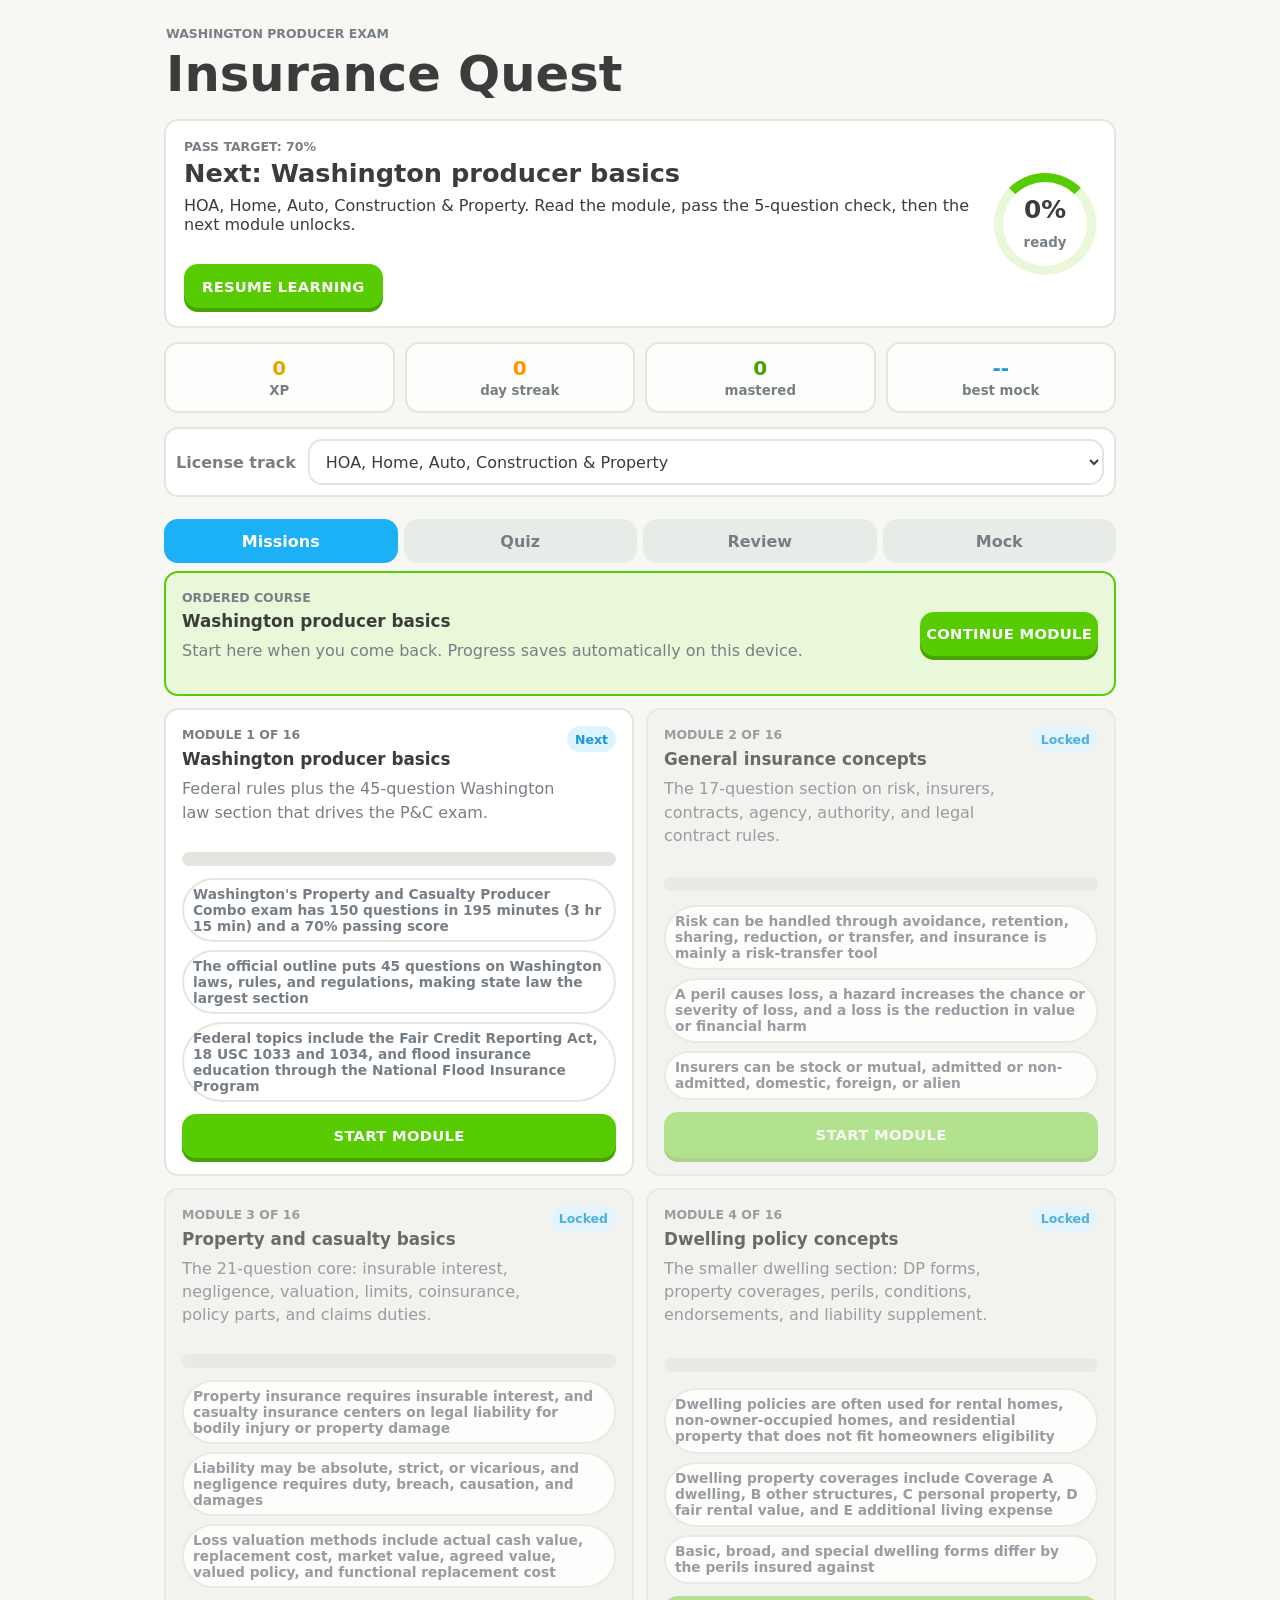
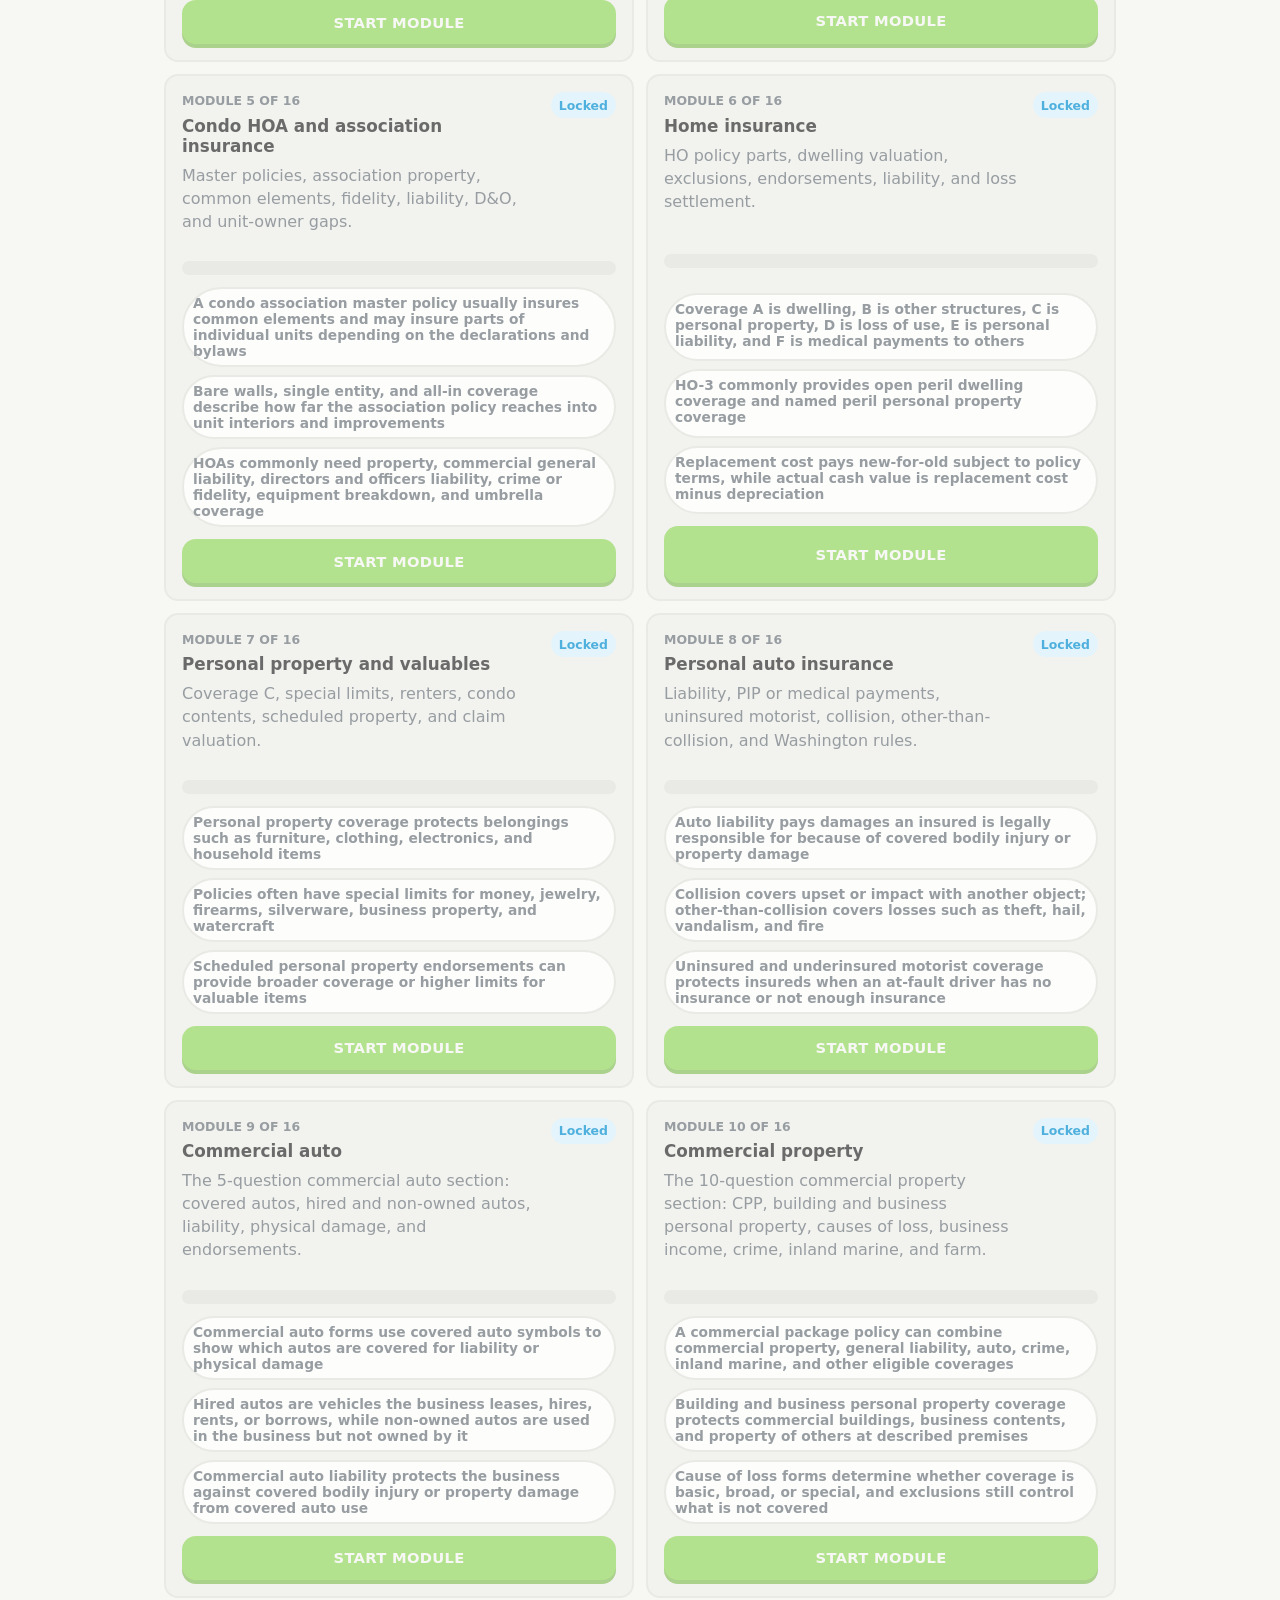
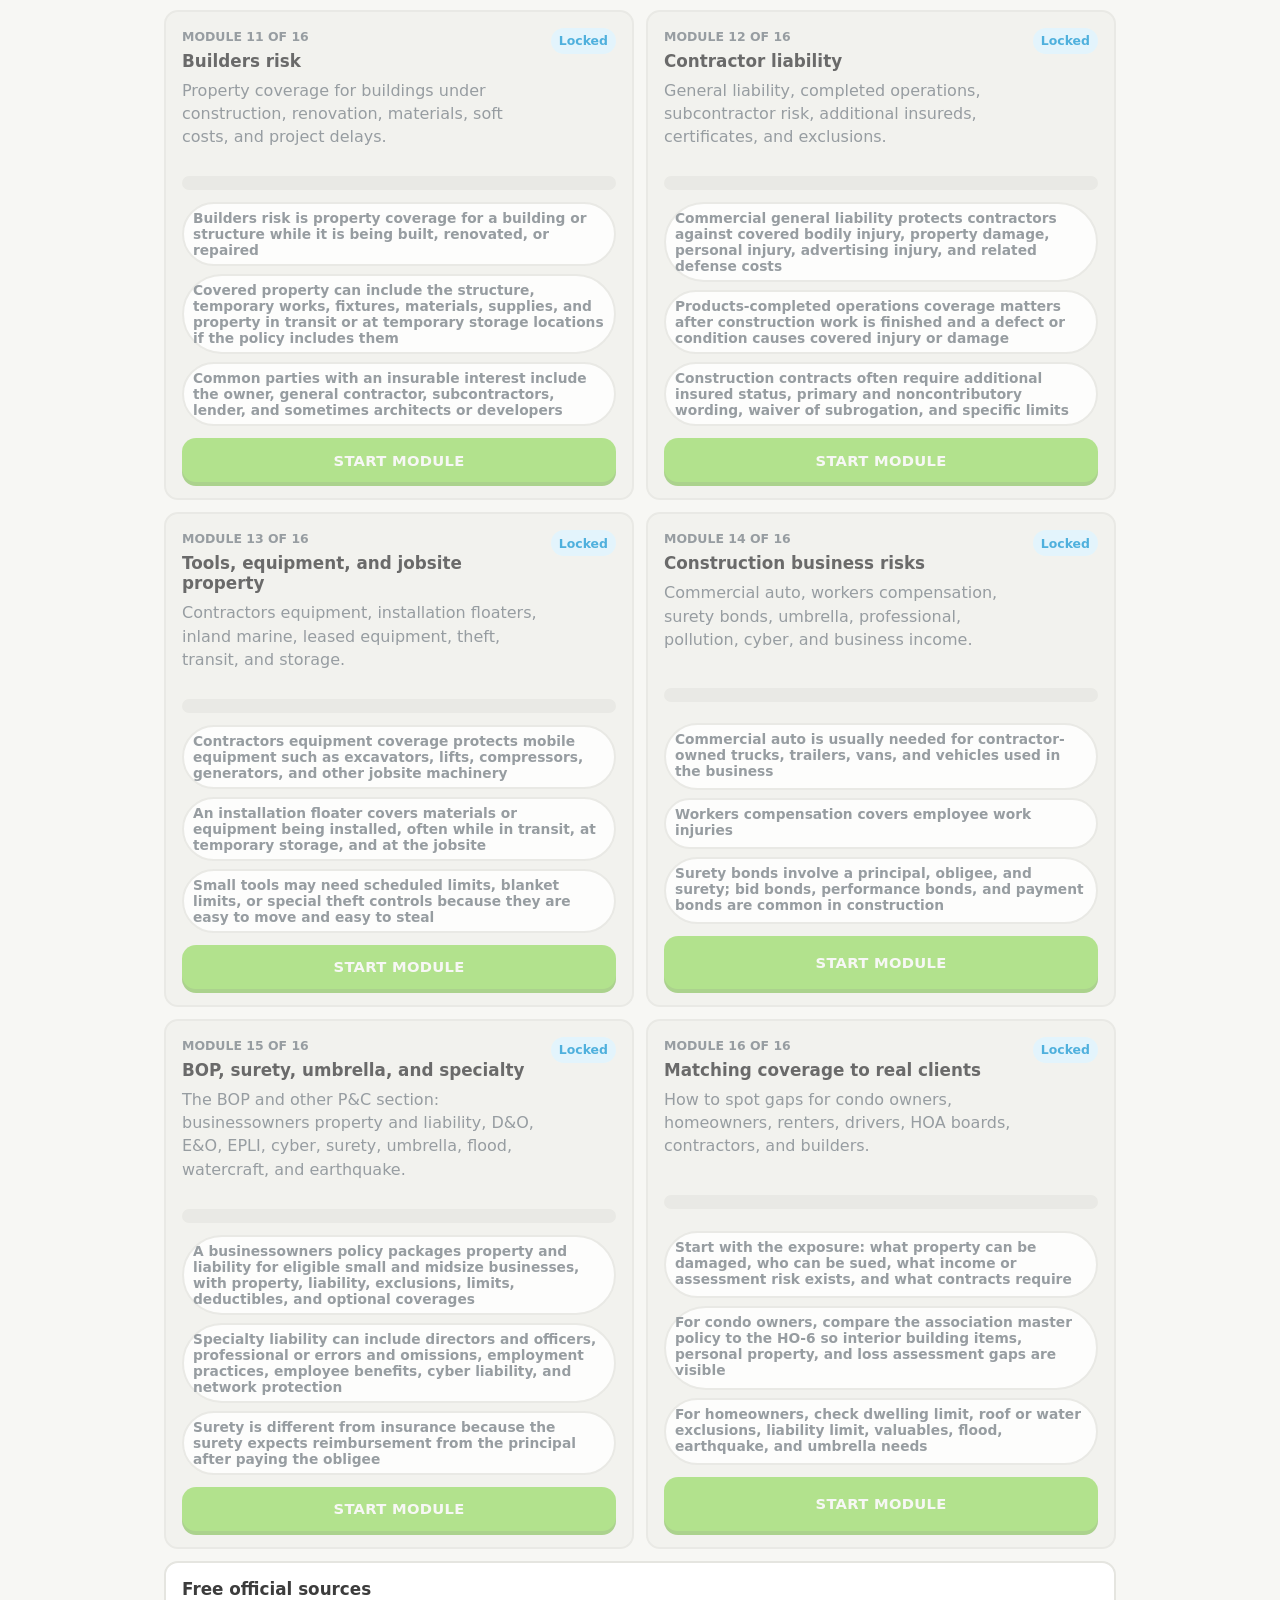
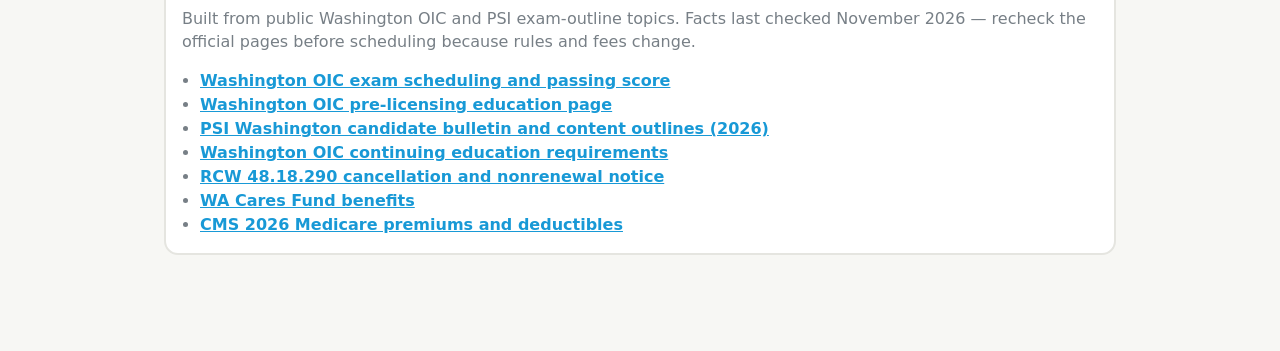
==== index.html @ db0cba65 "Add back buttons to all three apps Indie Quest and Trade Quest: a back arrow beside the close button" ====
<!doctype html>
<html lang="en">
  <head>
    <meta charset="utf-8">
    <meta name="viewport" content="width=device-width, initial-scale=1, viewport-fit=cover">
    <meta name="theme-color" content="#1cb0f6">
    <title>WA Insurance Quest</title>
    <link rel="manifest" href="manifest.webmanifest">
    <link rel="stylesheet" href="styles.css?v=8">
  </head>
  <body>
    <div class="app-shell">
      <header class="topbar">
        <div>
          <p class="eyebrow">Washington Producer Exam</p>
          <h1>Insurance Quest</h1>
        </div>
        <button id="installBtn" class="icon-btn hidden" type="button" aria-label="Install app" title="Install app">+</button>
      </header>

      <main>
        <section class="hero-panel">
          <div>
            <p class="kicker">Pass target: 70%</p>
            <h2 id="dailyTitle">Build the streak.</h2>
            <p id="dailyText">Choose a track, clear missions, and drill weak areas until your mock scores are exam-ready.</p>
            <button id="resumeBtn" class="primary hero-action" type="button">Resume learning</button>
          </div>
          <div class="score-ring" aria-label="Overall progress">
            <span id="overallPct">0%</span>
            <small>ready</small>
          </div>
        </section>

        <section class="stats-grid" aria-label="Progress summary">
          <div class="stat">
            <span id="xpValue">0</span>
            <small>XP</small>
          </div>
          <div class="stat">
            <span id="streakValue">0</span>
            <small>day streak</small>
          </div>
          <div class="stat">
            <span id="masteredValue">0</span>
            <small>mastered</small>
          </div>
          <div class="stat">
            <span id="mockValue">--</span>
            <small>best mock</small>
          </div>
        </section>

        <section class="controls-band">
          <label for="trackSelect">License track</label>
          <select id="trackSelect"></select>
        </section>

        <nav class="tabs" aria-label="Study modes">
          <button class="tab active" type="button" data-view="missions">Missions</button>
          <button class="tab" type="button" data-view="quiz">Quiz</button>
          <button class="tab" type="button" data-view="review">Review</button>
          <button class="tab" type="button" data-view="exam">Mock</button>
        </nav>

        <section id="missionsView" class="view active"></section>
        <section id="quizView" class="view"></section>
        <section id="reviewView" class="view"></section>
        <section id="examView" class="view"></section>
      </main>
    </div>

    <script src="app.js?v=8"></script>
  </body>
</html>
---- styles.css ----
:root {
  --ink: #3c3c3c;
  --muted: #777f86;
  --paper: #f7f7f4;
  --panel: #ffffff;
  --line: #e5e5e0;
  --teal: #1cb0f6;
  --teal-dark: #1899d6;
  --teal-soft: #ddf4ff;
  --clay: #ff9600;
  --gold: #ffc800;
  --green: #58cc02;
  --green-dark: #46a302;
  --green-soft: #e8f8d9;
  --red: #ff4b4b;
  --red-soft: #ffdfe0;
  font-family: Inter, ui-sans-serif, system-ui, -apple-system, BlinkMacSystemFont, "Segoe UI", sans-serif;
}

* { box-sizing: border-box; }

body {
  margin: 0;
  min-height: 100vh;
  color: var(--ink);
  background: var(--paper);
}

button, select {
  font: inherit;
}

button {
  min-height: 44px;
  border: 0;
  cursor: pointer;
}

.app-shell {
  width: min(980px, 100%);
  margin: 0 auto;
  padding: 18px 14px 96px;
}

.topbar {
  display: flex;
  align-items: center;
  justify-content: space-between;
  gap: 12px;
  padding: 8px 2px 16px;
}

.eyebrow, .kicker {
  margin: 0 0 4px;
  color: var(--muted);
  font-size: .78rem;
  font-weight: 800;
  text-transform: uppercase;
}

h1, h2, h3, p { margin-top: 0; }

h1 {
  margin-bottom: 0;
  font-size: clamp(1.7rem, 7vw, 3.1rem);
  letter-spacing: 0;
}

h2 {
  margin-bottom: 8px;
  font-size: 1.6rem;
  letter-spacing: 0;
}

h3 {
  margin-bottom: 8px;
  font-size: 1.05rem;
}

.hidden { display: none !important; }

.icon-btn {
  width: 46px;
  height: 46px;
  border-radius: 14px;
  color: white;
  background: var(--teal);
  box-shadow: 0 4px 0 var(--teal-dark);
  font-size: 1.5rem;
}

.hero-panel {
  display: grid;
  grid-template-columns: 1fr auto;
  align-items: center;
  gap: 16px;
  padding: 18px;
  border: 2px solid var(--line);
  border-radius: 14px;
  background: var(--panel);
  
}

.hero-panel p:last-child {
  margin-bottom: 0;
  color: var(--muted);
  line-height: 1.45;
}

.score-ring {
  display: grid;
  place-items: center;
  width: 102px;
  aspect-ratio: 1;
  border: 9px solid var(--green-soft);
  border-top-color: var(--green);
  border-radius: 50%;
  background: #fff;
}

.score-ring span {
  display: block;
  font-size: 1.55rem;
  font-weight: 900;
}

.score-ring small {
  margin-top: -18px;
  color: var(--muted);
  font-weight: 800;
}

.stats-grid {
  display: grid;
  grid-template-columns: repeat(4, 1fr);
  gap: 10px;
  margin: 14px 0;
}

.stat {
  min-width: 0;
  padding: 12px 10px;
  border: 2px solid var(--line);
  border-radius: 14px;
  background: rgba(255,255,255,.76);
}

.stat span {
  display: block;
  font-weight: 900;
  font-size: 1.25rem;
}

.stat small {
  color: var(--muted);
  font-weight: 750;
}

.controls-band {
  display: grid;
  grid-template-columns: auto 1fr;
  align-items: center;
  gap: 12px;
  margin: 14px 0;
  padding: 10px;
  border: 2px solid var(--line);
  border-radius: 14px;
  background: var(--panel);
}

.controls-band label {
  color: var(--muted);
  font-weight: 800;
}

select {
  width: 100%;
  min-height: 46px;
  border: 2px solid var(--line);
  border-radius: 14px;
  padding: 0 12px;
  color: var(--ink);
  background: white;
}

.tabs {
  position: sticky;
  top: 0;
  z-index: 2;
  display: grid;
  grid-template-columns: repeat(4, 1fr);
  gap: 6px;
  padding: 8px 0;
  background: rgba(247,247,244,.95);
  backdrop-filter: blur(10px);
}

.tab {
  border-radius: 14px;
  color: var(--muted);
  background: #e8ece8;
  font-weight: 850;
}

.tab.active {
  color: white;
  background: var(--teal);
}

.view { display: none; }
.view.active { display: block; }

body.focus-mode .hero-panel,
body.focus-mode .stats-grid,
body.focus-mode .controls-band,
body.focus-mode .tabs {
  display: none;
}

.mission-grid {
  display: grid;
  grid-template-columns: repeat(2, minmax(0, 1fr));
  gap: 12px;
}

.mission, .quiz-card, .review-card, .exam-card {
  border: 2px solid var(--line);
  border-radius: 14px;
  background: var(--panel);
  padding: 16px;
}

.mission {
  display: grid;
  gap: 12px;
}

.mission-head {
  display: flex;
  align-items: flex-start;
  justify-content: space-between;
  gap: 12px;
}

.badge {
  display: inline-flex;
  align-items: center;
  min-height: 26px;
  padding: 0 8px;
  border-radius: 14px;
  color: var(--teal);
  background: var(--teal-soft);
  font-weight: 900;
  font-size: .78rem;
  white-space: nowrap;
}

.mission p, .review-card p, .exam-card p {
  color: var(--muted);
  line-height: 1.45;
}

.meter {
  height: 14px;
  overflow: hidden;
  border-radius: 999px;
  background: #e5e5e0;
}

.meter > span {
  display: block;
  height: 100%;
  width: 0;
  background: var(--green);
  border-radius: 999px;
  transition: width .3s ease;
}

.primary, .secondary, .answer-btn {
  width: 100%;
  border-radius: 14px;
  font-weight: 850;
}

.primary, .secondary {
  letter-spacing: .02em;
  text-transform: uppercase;
  font-size: .92rem;
}

.primary {
  color: white;
  background: var(--green);
  box-shadow: 0 4px 0 var(--green-dark);
}

.primary:active:not(:disabled) { transform: translateY(2px); box-shadow: 0 2px 0 var(--green-dark); }

.secondary {
  color: var(--teal-dark);
  background: white;
  border: 2px solid var(--line);
  box-shadow: 0 3px 0 var(--line);
}

button:disabled {
  cursor: not-allowed;
  opacity: .55;
}

.hero-action {
  width: auto;
  min-width: 178px;
  margin-top: 14px;
  padding: 0 18px;
}

.course-resume, .study-module {
  display: grid;
  gap: 14px;
  margin-bottom: 12px;
  padding: 16px;
  border: 2px solid var(--line);
  border-radius: 14px;
  background: var(--panel);
}

.course-resume {
  grid-template-columns: 1fr auto;
  align-items: center;
}

.course-resume p, .study-module p {
  color: var(--muted);
  line-height: 1.45;
}

.step-label {
  margin-bottom: 5px;
  color: var(--muted);
  font-size: .78rem;
  font-weight: 900;
  text-transform: uppercase;
}

.mission.locked {
  background: #f1f1ed;
  opacity: .75;
}

.badge.green {
  color: #fff;
  background: var(--green);
}

.badge.read {
  color: var(--green-dark);
  background: var(--green-soft);
}

.module-head {
  display: flex;
  align-items: flex-start;
  justify-content: space-between;
  gap: 12px;
}

.lesson-list {
  display: grid;
  gap: 10px;
}

.lesson-row {
  display: grid;
  grid-template-columns: 34px 1fr;
  gap: 10px;
  align-items: start;
  padding: 12px;
  border: 2px solid var(--line);
  border-radius: 14px;
  background: #fbfbf8;
}

.lesson-row span {
  display: grid;
  place-items: center;
  width: 28px;
  aspect-ratio: 1;
  border-radius: 999px;
  color: white;
  background: var(--teal);
  font-size: .85rem;
  font-weight: 900;
}

.lesson-row p {
  margin: 0;
  color: var(--ink);
}

.module-actions {
  display: grid;
  grid-template-columns: 1fr 1fr;
  gap: 10px;
}

.module-note {
  margin-bottom: 0;
  padding: 10px 12px;
  border-radius: 14px;
  background: var(--teal-soft);
}

.quiz-card, .exam-card {
  display: grid;
  gap: 12px;
}

.prompt {
  font-size: 1.25rem;
  font-weight: 900;
  line-height: 1.3;
}

.answers {
  display: grid;
  gap: 10px;
}

.answer-btn {
  min-height: 56px;
  padding: 12px;
  border: 2px solid var(--line);
  color: var(--ink);
  background: white;
  text-align: left;
  box-shadow: 0 3px 0 var(--line);
}

.answer-btn.correct {
  border-color: var(--green);
  background: var(--green-soft);
  box-shadow: 0 3px 0 var(--green);
}

.answer-btn.wrong {
  border-color: var(--red);
  background: var(--red-soft);
  box-shadow: 0 3px 0 var(--red);
}

.explain {
  display: none;
  margin: 0;
  padding: 12px;
  border-radius: 14px;
  color: var(--ink);
  background: #f3efe1;
  line-height: 1.45;
}

.explain.show { display: block; }

.review-list {
  display: grid;
  gap: 10px;
}

.pill-row {
  display: flex;
  flex-wrap: wrap;
  gap: 8px;
}

.pill {
  border: 2px solid var(--line);
  border-radius: 999px;
  padding: 6px 9px;
  background: #fff;
  color: var(--muted);
  font-size: .86rem;
  font-weight: 750;
}

.exam-actions {
  display: grid;
  grid-template-columns: 1fr 1fr;
  gap: 10px;
}

.readiness-grid {
  display: grid;
  grid-template-columns: repeat(3, 1fr);
  gap: 10px;
}

.readiness-grid div {
  padding: 12px;
  border: 2px solid var(--line);
  border-radius: 14px;
  background: #fbfbf8;
}

.readiness-grid strong {
  display: block;
  font-size: 1.25rem;
}

.readiness-grid span {
  display: block;
  color: var(--muted);
  font-size: .86rem;
  font-weight: 750;
}

.source-list {
  margin: 10px 0 0;
  padding-left: 18px;
  color: var(--muted);
  line-height: 1.5;
}

.source-list a {
  color: var(--teal-dark);
  font-weight: 800;
}

@media (max-width: 680px) {
  .app-shell { padding: 12px 10px 88px; }
  .hero-panel { grid-template-columns: 1fr; }
  .score-ring { width: 94px; justify-self: start; }
  .stats-grid { grid-template-columns: repeat(2, 1fr); }
  .controls-band { grid-template-columns: 1fr; }
  .mission-grid { grid-template-columns: 1fr; }
  .course-resume, .module-actions { grid-template-columns: 1fr; }
  .readiness-grid { grid-template-columns: 1fr; }
  .tab { font-size: .9rem; }
}

/* Duolingo-style accents */
.stat { text-align: center; }
.stat:nth-child(1) span { color: #e6a800; }
.stat:nth-child(2) span { color: var(--clay); }
.stat:nth-child(3) span { color: var(--green-dark); }
.stat:nth-child(4) span { color: var(--teal-dark); }
.course-resume { border-color: var(--green); background: var(--green-soft); }
.step-label { color: var(--teal-dark); }
.badge { border-radius: 999px; color: var(--teal-dark); }
.badge.green { color: #fff; }
.review-card { margin-top: 12px; }

.back-link {
  display: inline-flex;
  align-items: center;
  min-height: 44px;
  margin-bottom: 8px;
  padding: 0 14px;
  border: 2px solid var(--line);
  border-radius: 12px;
  background: #fff;
  color: var(--teal-dark);
  font-weight: 800;
  box-shadow: 0 3px 0 var(--line);
}
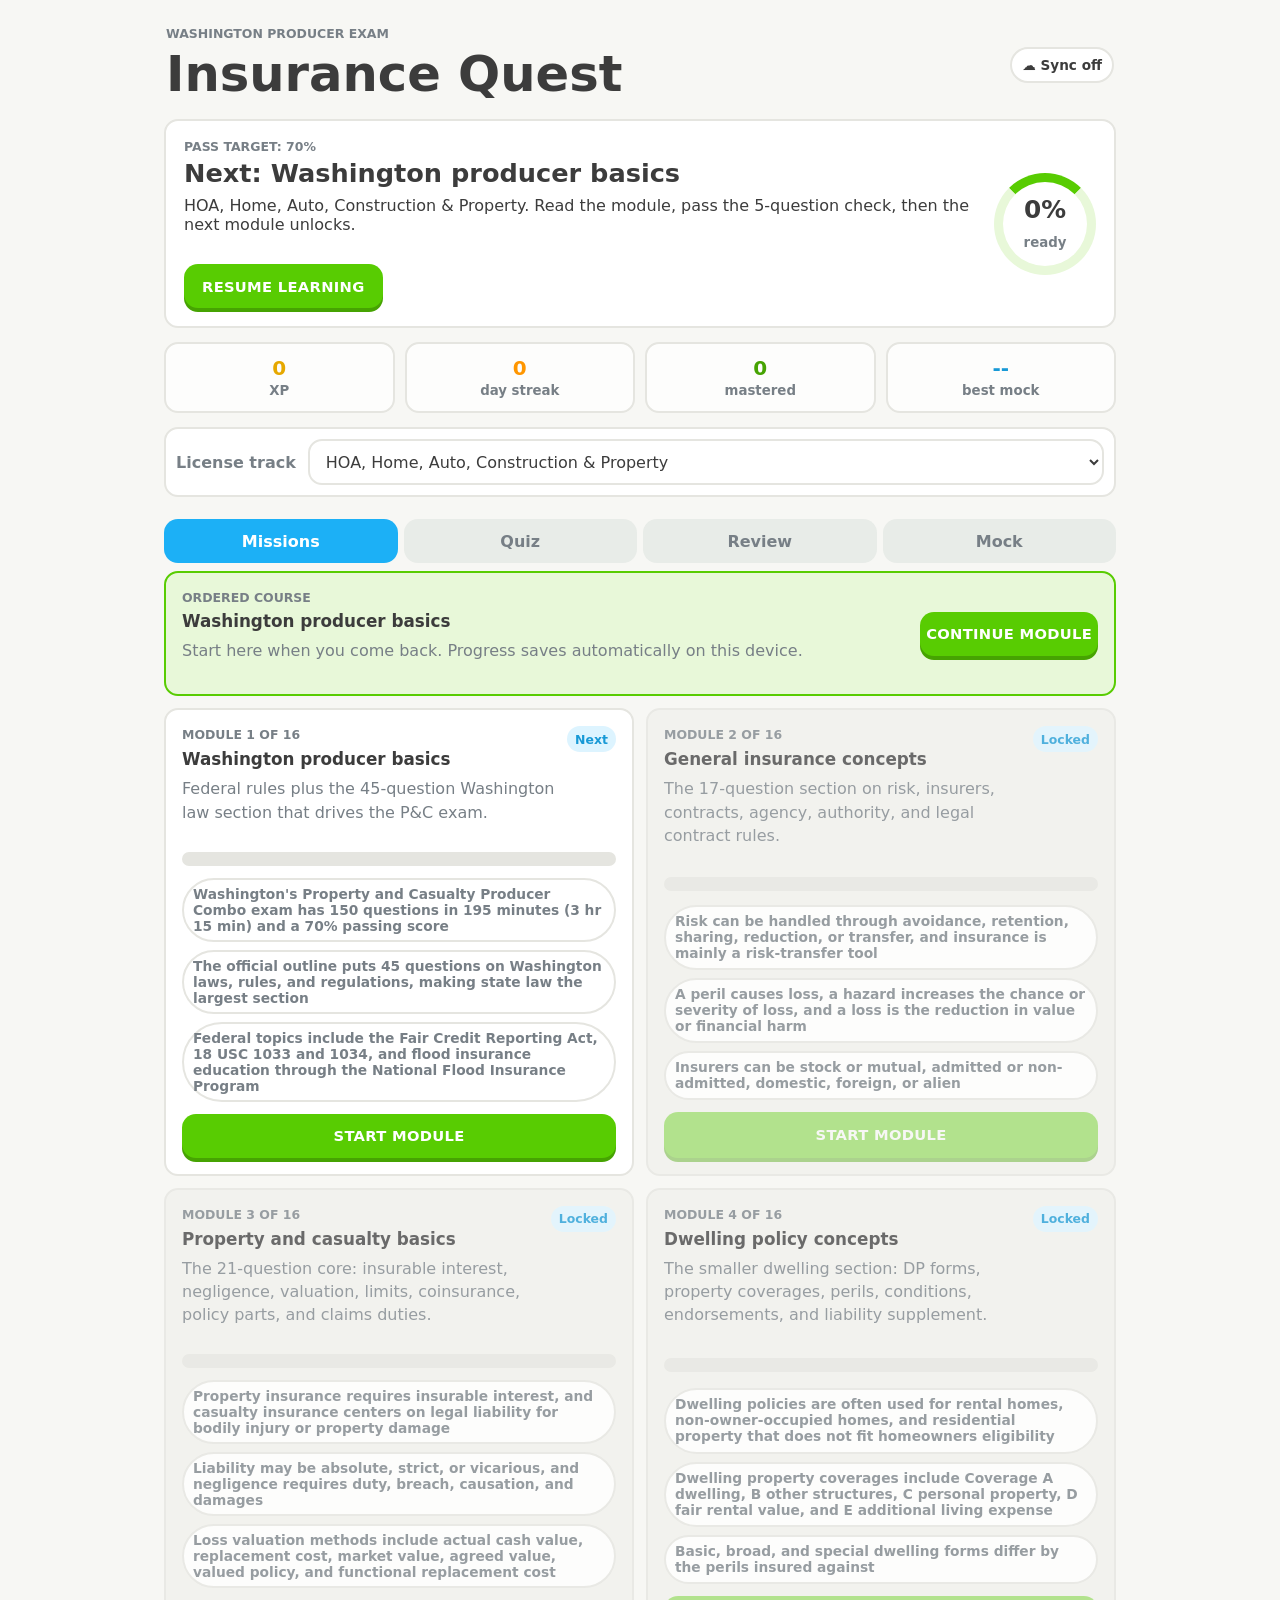
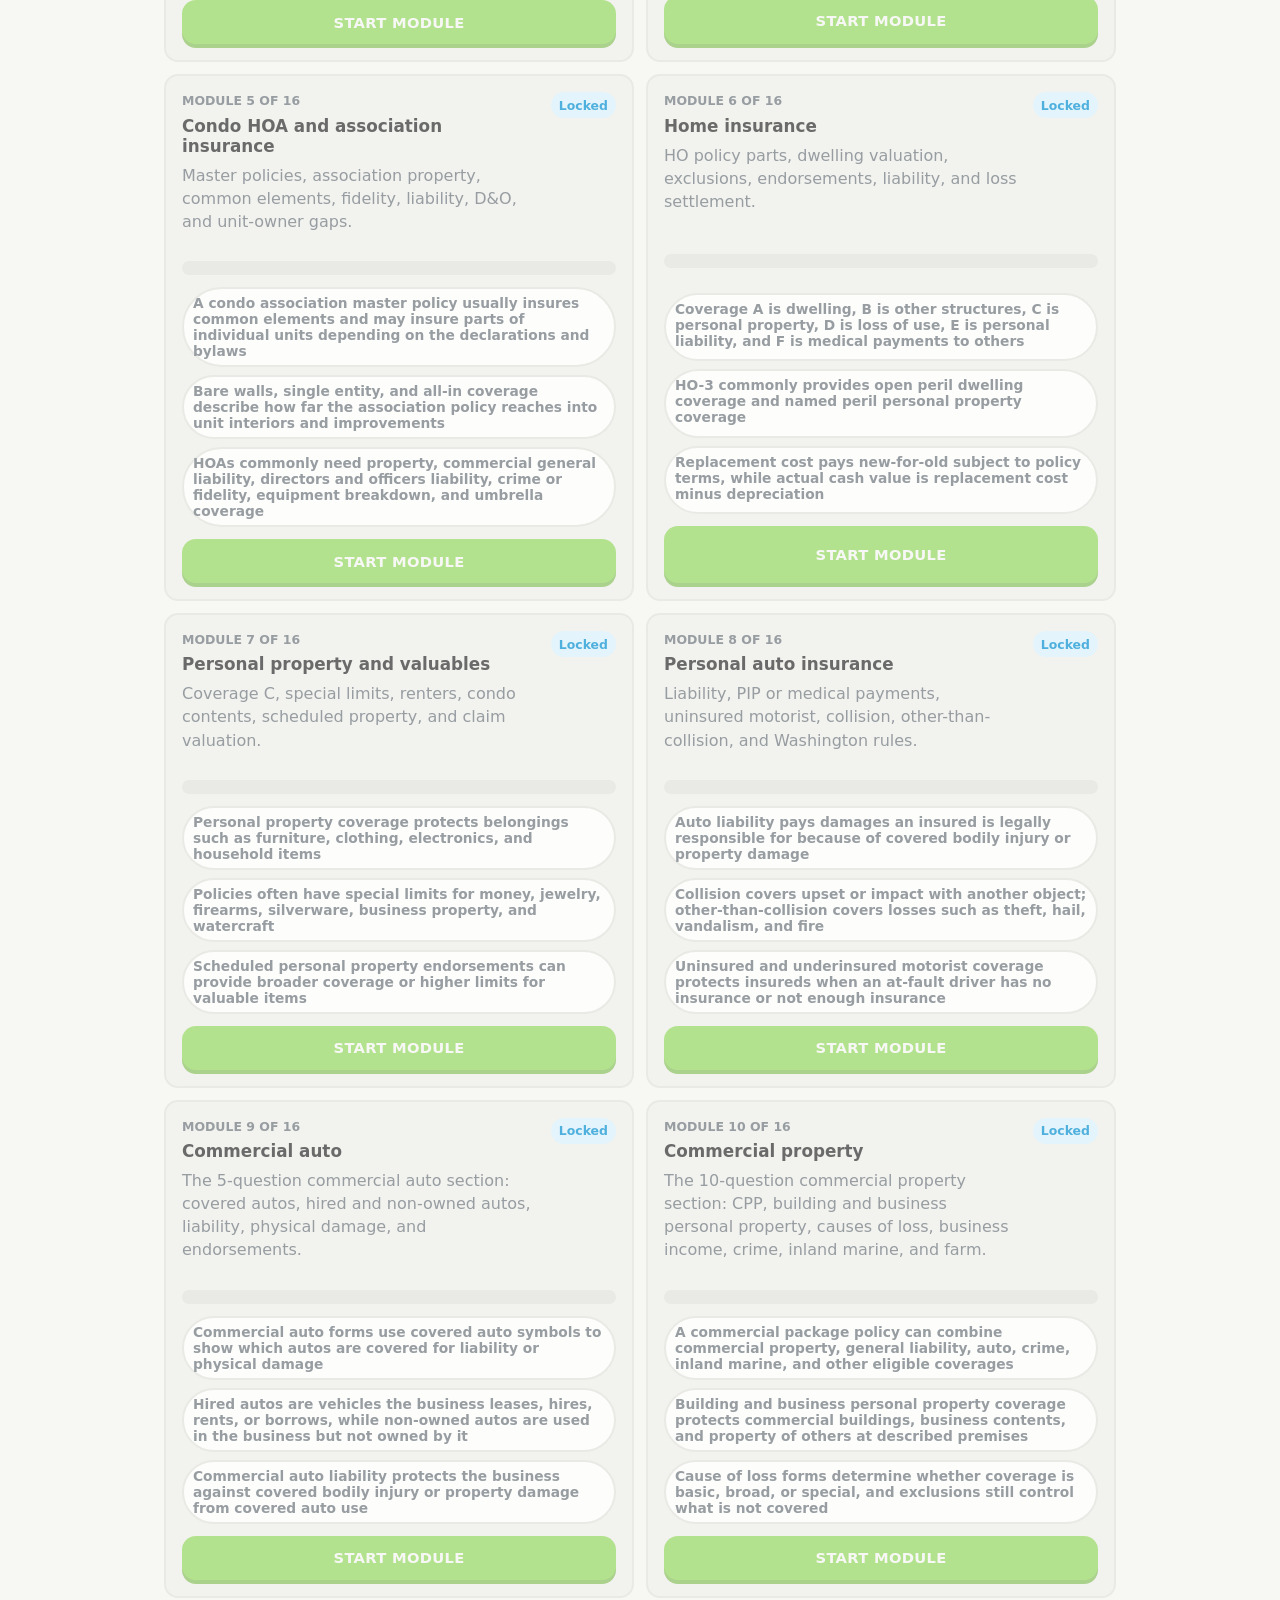
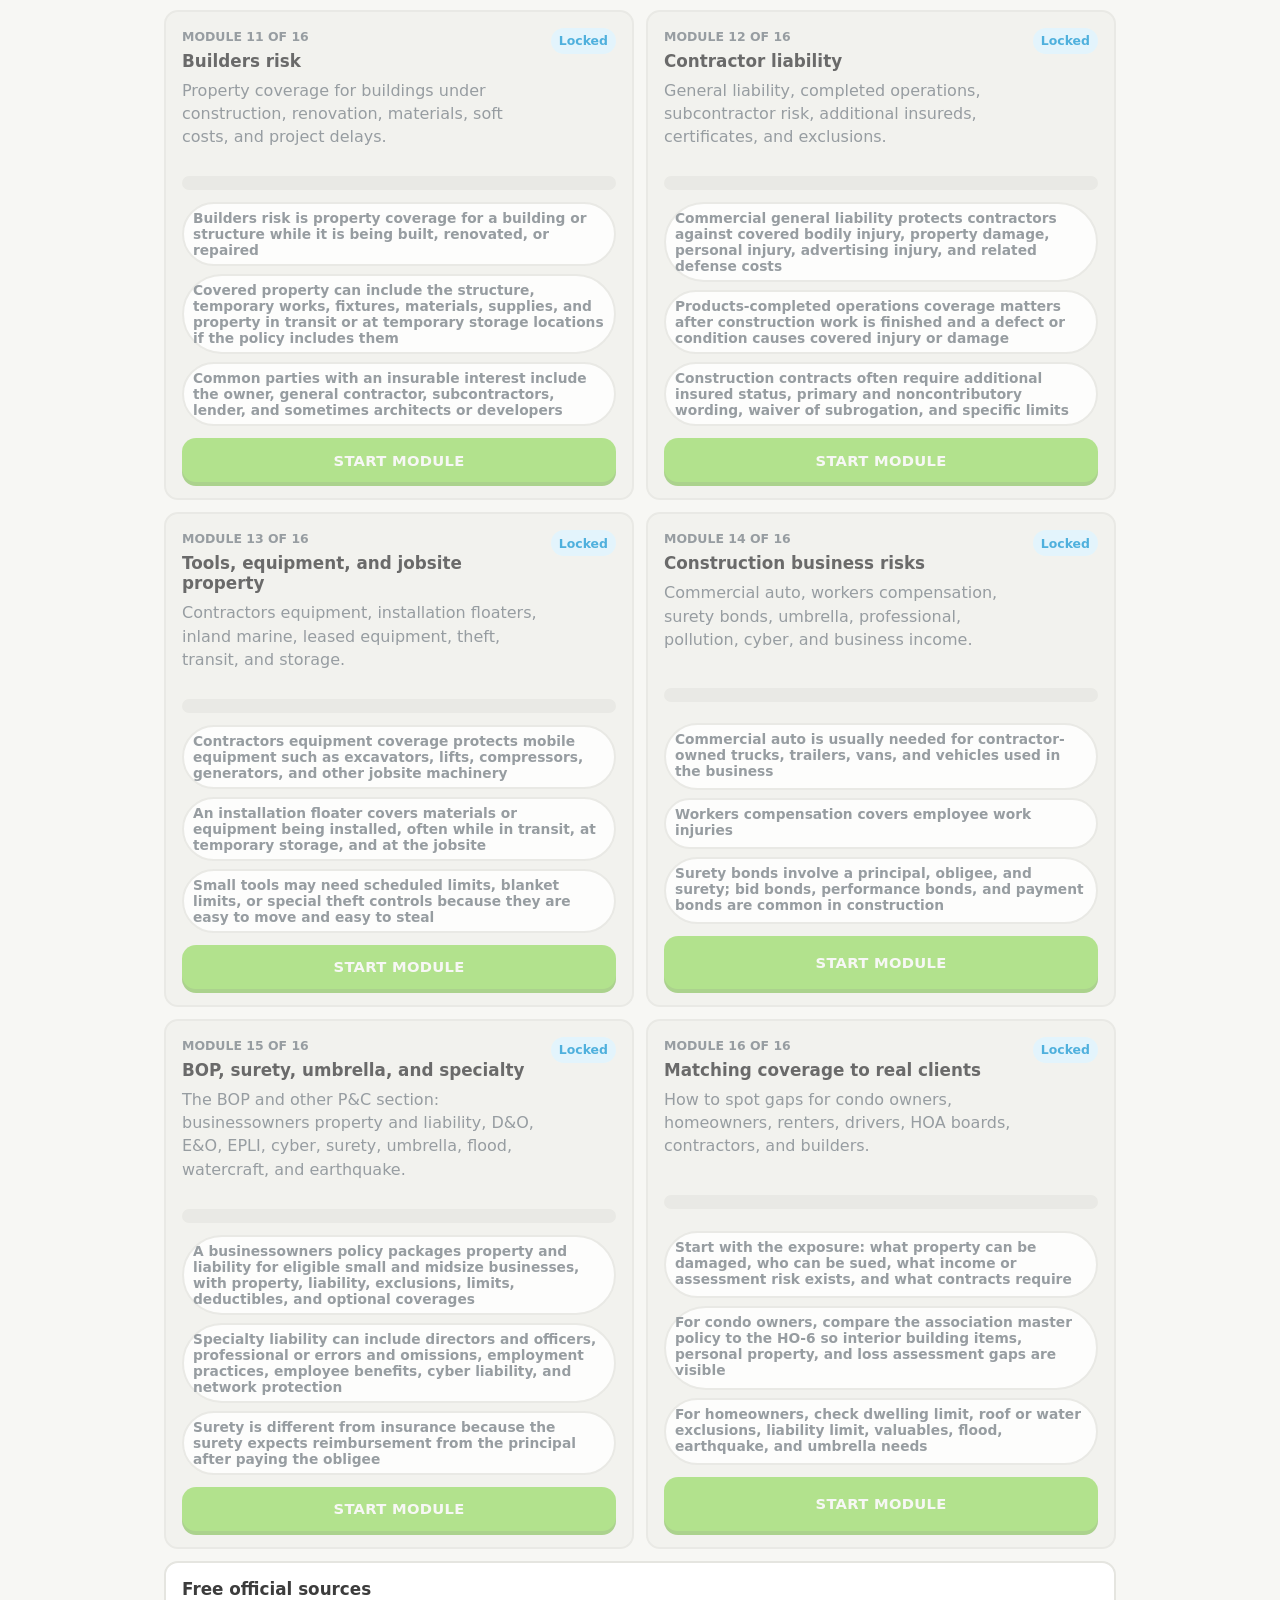
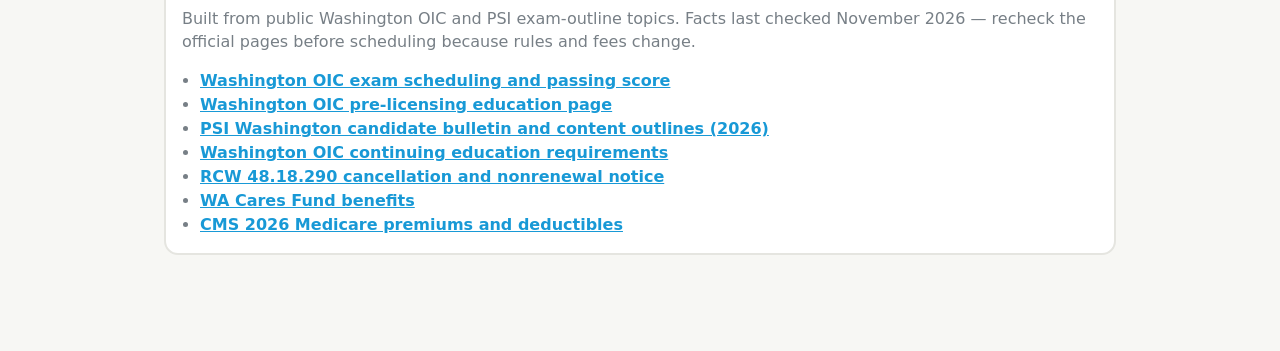
==== commit e6c7cd8a: "Connect cloud sync to the Supabase project Fills in the project URL and publishable key, adds plain-" ====
--- a/index.html
+++ b/index.html
@@ -6,7 +6,7 @@
     <meta name="theme-color" content="#1cb0f6">
     <title>WA Insurance Quest</title>
     <link rel="manifest" href="manifest.webmanifest">
-    <link rel="stylesheet" href="styles.css?v=8">
+    <link rel="stylesheet" href="styles.css?v=10">
   </head>
   <body>
     <div class="app-shell">
@@ -70,6 +70,8 @@
       </main>
     </div>
 
-    <script src="app.js?v=8"></script>
+    <script src="sync-config.js?v=11"></script>
+    <script src="sync.js?v=11"></script>
+    <script src="app.js?v=10"></script>
   </body>
 </html>
--- a/styles.css
+++ b/styles.css
@@ -562,3 +562,6 @@
   font-weight: 800;
   box-shadow: 0 3px 0 var(--line);
 }
+
+.topbar { flex-wrap: wrap; }
+.sync-mount { margin-left: auto; }
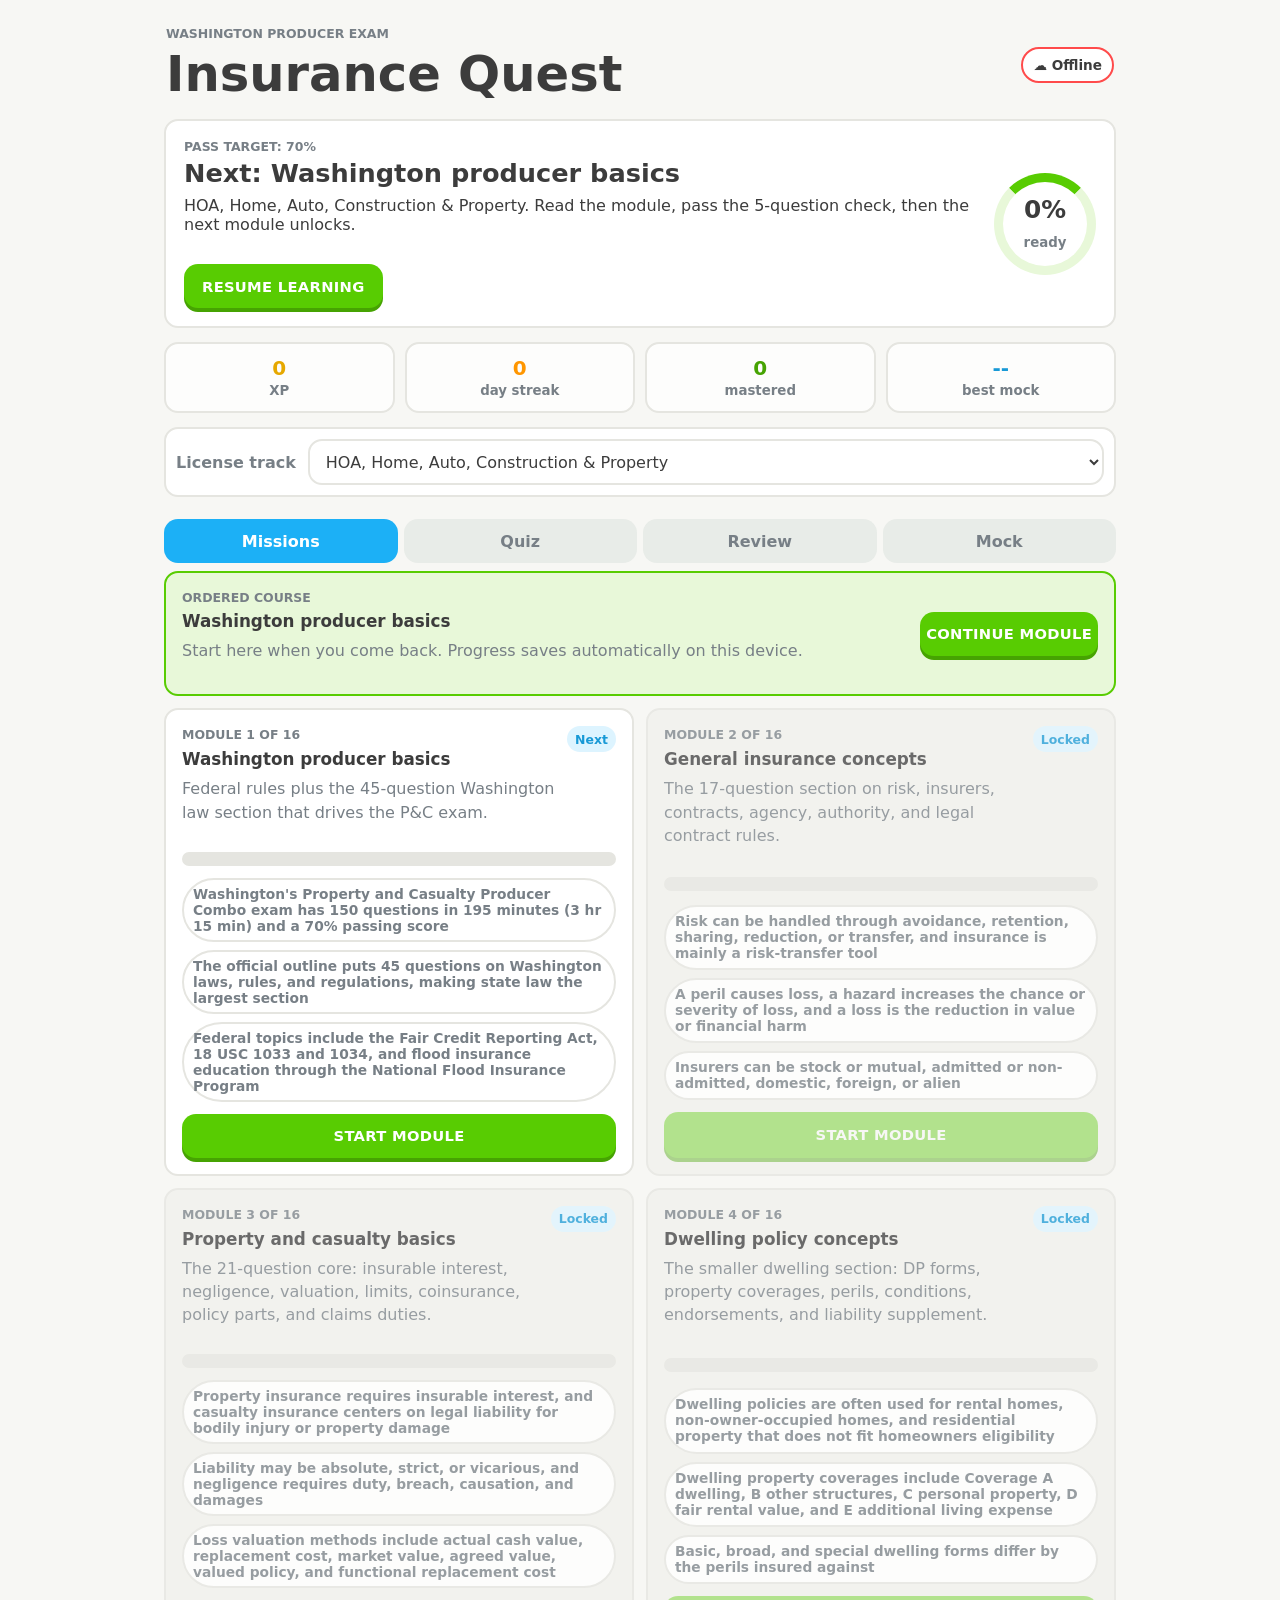
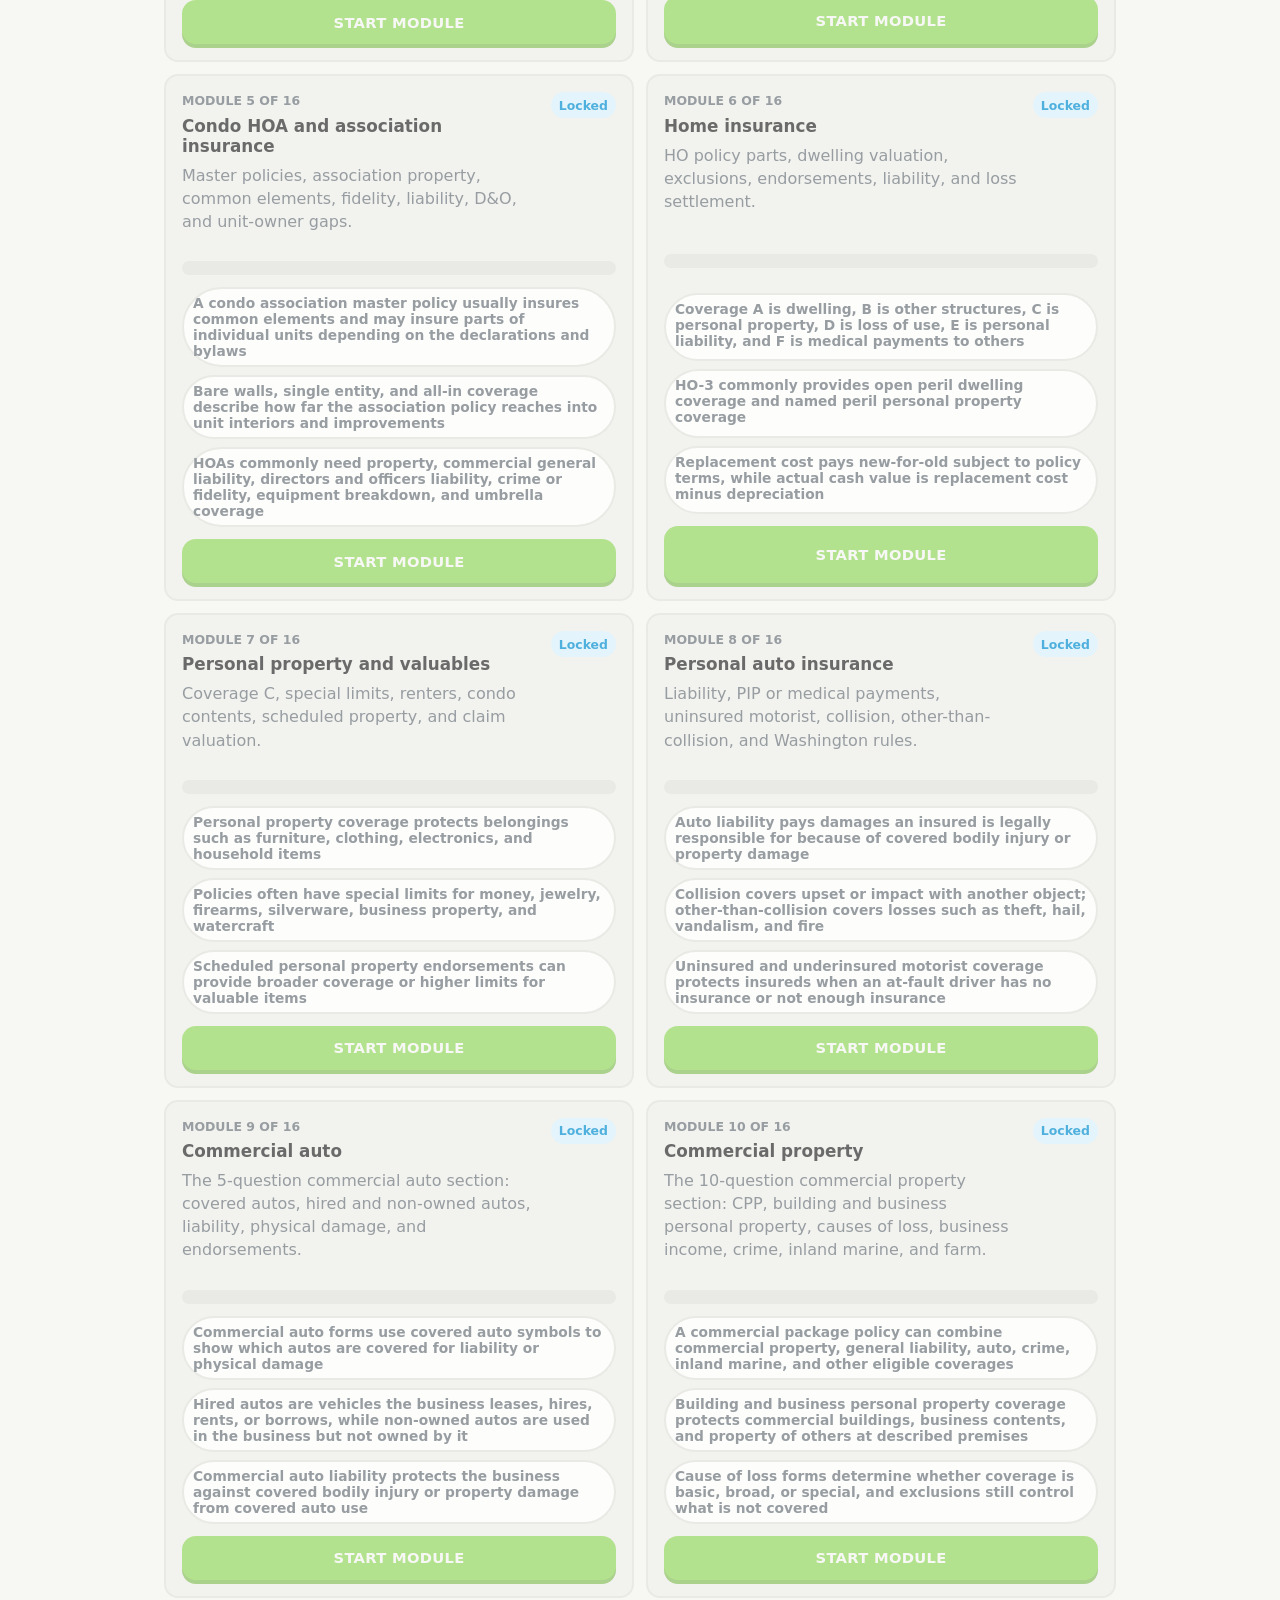
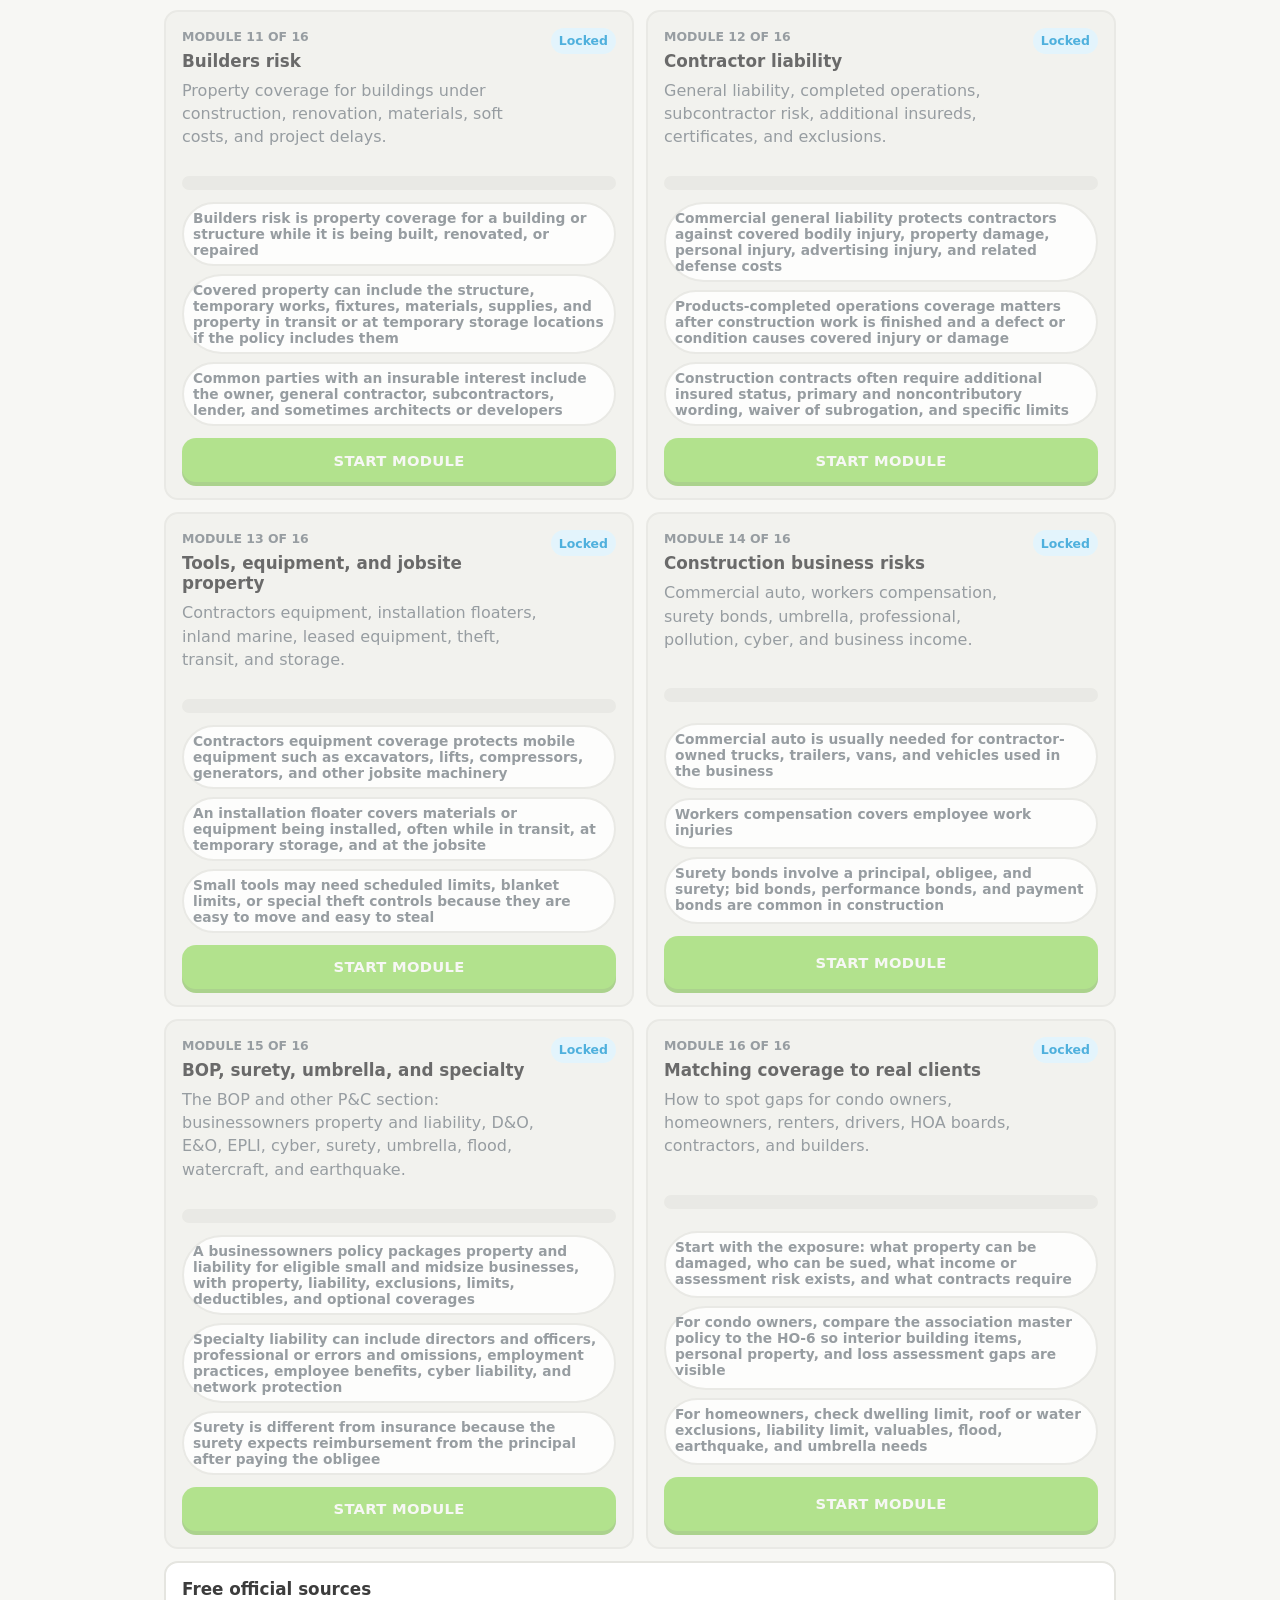
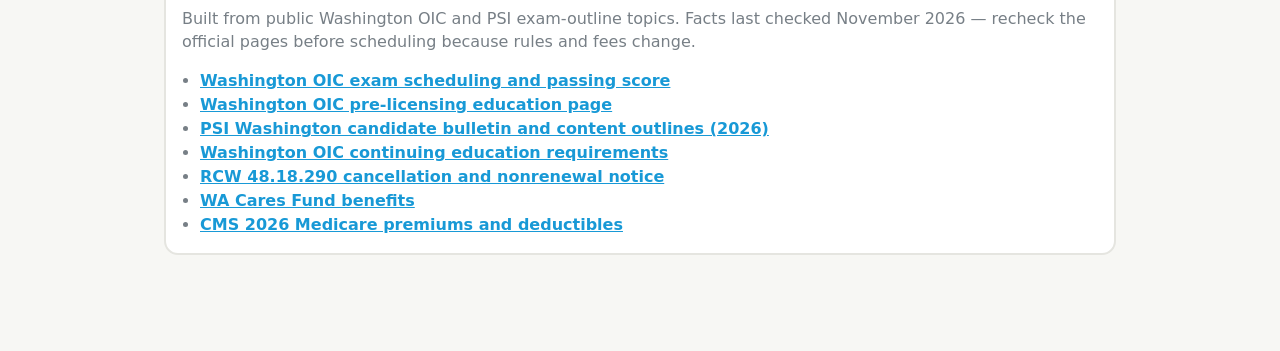
==== commit 6202cb91: "Sync by person name, no code to enter Progress now syncs automatically under each person's name (Ott" ====
--- a/index.html
+++ b/index.html
@@ -6,7 +6,7 @@
     <meta name="theme-color" content="#1cb0f6">
     <title>WA Insurance Quest</title>
     <link rel="manifest" href="manifest.webmanifest">
-    <link rel="stylesheet" href="styles.css?v=10">
+    <link rel="stylesheet" href="styles.css?v=11">
   </head>
   <body>
     <div class="app-shell">
@@ -70,8 +70,8 @@
       </main>
     </div>
 
-    <script src="sync-config.js?v=11"></script>
-    <script src="sync.js?v=11"></script>
-    <script src="app.js?v=10"></script>
+    <script src="sync-config.js?v=12"></script>
+    <script src="sync.js?v=12"></script>
+    <script src="app.js?v=11"></script>
   </body>
 </html>
